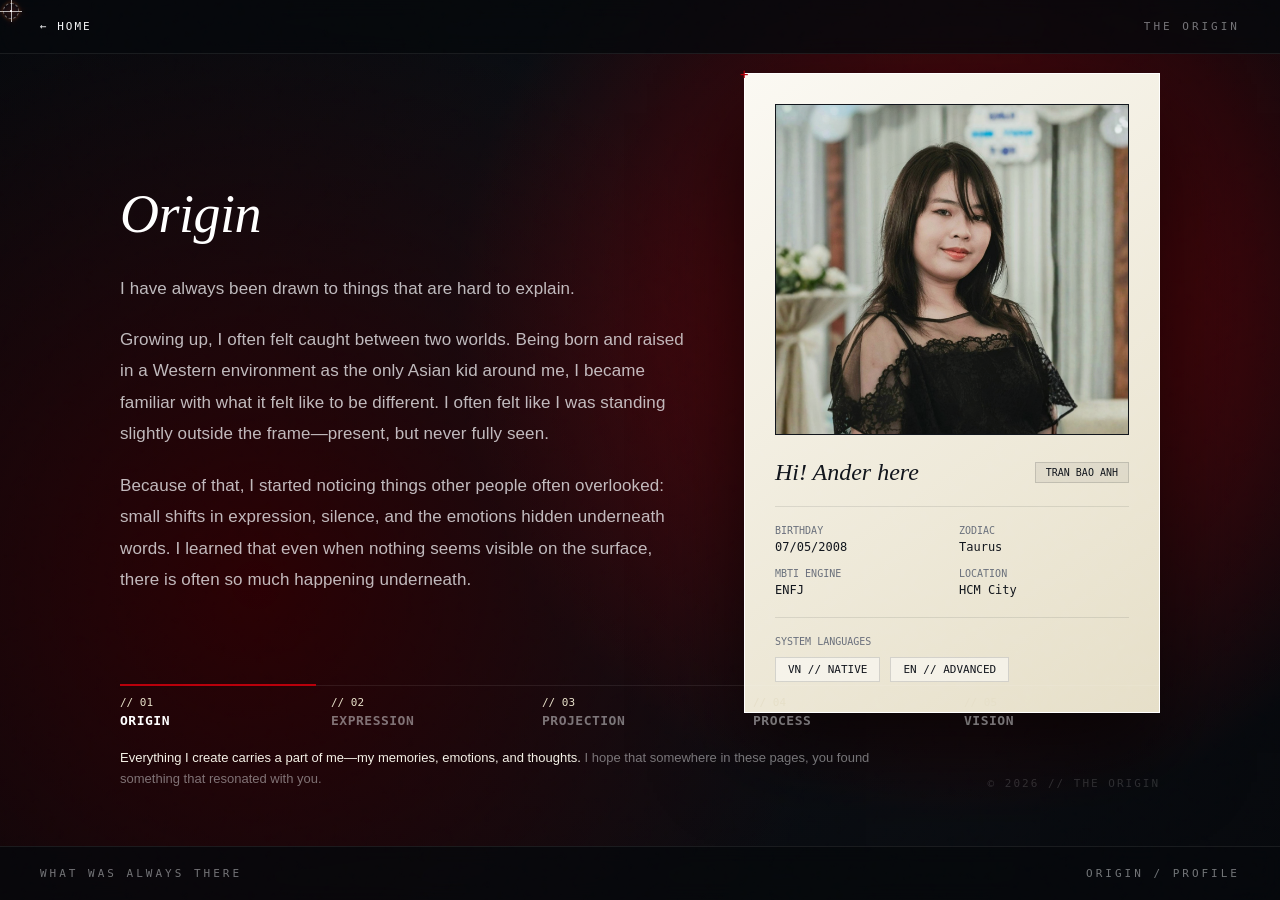
==== origin.html @ 7e7bc14d "Add files via upload" ====
<!DOCTYPE html>
<html lang="en">
<head>
    <meta charset="UTF-8">
    <meta name="viewport" content="width=device-width, initial-scale=1.0">
    <title>In Motion // The Origin Canvas</title>
    <style>
        :root {
            /* Legacy Dark Base & Crimson Atmosphere */
            --bg-base: #06080c;
            --crimson-glow: #6a0005;
            --crimson-bright: #b8000a;
            --text-main: #f5f6f8;
            --text-muted: rgba(245, 246, 248, 0.45);
            --border-line: rgba(255, 255, 255, 0.08);
            
            /* High-Contrast Cream Frame Tones */
            --cream-card-bg: #fbf9f3;
            --cream-accent: #f4f1e6;
            --cream-muted: #e6dfc8;
            --charcoal-text: #11151c;
        }

        * {
            margin: 0;
            padding: 0;
            box-sizing: border-box;
        }

        body, html {
            width: 100%;
            height: 100%;
            overflow: hidden;
            background-color: var(--bg-base);
            font-family: -apple-system, BlinkMacSystemFont, "SF Pro Display", "Segoe UI", sans-serif;
            color: var(--text-main);
            cursor: none !important;
        }

        .shared-screen-bar {
            position: fixed;
            top: 0;
            left: 0;
            width: 100%;
            padding: 20px 40px;
            display: flex;
            justify-content: space-between;
            align-items: center;
            z-index: 100;
            border-bottom: 1px solid var(--border-line);
            background: rgba(6, 8, 12, 0.82);
            backdrop-filter: blur(10px);
            -webkit-backdrop-filter: blur(10px);
        }

        .shared-screen-bar.bottom-bar {
            top: auto;
            bottom: 0;
            border-bottom: none;
            border-top: 1px solid rgba(255, 255, 255, 0.08);
            padding: 20px 40px;
        }

        .shared-screen-bar .bar-link,
        .shared-screen-bar .bar-title,
        .shared-screen-bar .bar-meta {
            font-family: monospace;
            font-size: 11px;
            text-transform: uppercase;
        }

        .shared-screen-bar .bar-link {
            color: var(--text-main);
            text-decoration: none;
            letter-spacing: 2px;
            transition: color 0.3s ease;
        }

        .shared-screen-bar .bar-link:hover {
            color: var(--crimson-bright);
        }

        .shared-screen-bar .bar-title,
        .shared-screen-bar .bar-meta {
            color: rgba(245, 246, 248, 0.68);
            letter-spacing: 3px;
        }

        a, button, .interactive {
            cursor: none !important;
        }

        /* --- BACKGROUND MATRIX --- */
        .abstract-ambience {
            position: absolute;
            inset: 0;
            z-index: 1;
            overflow: hidden;
            background: 
                radial-gradient(circle at 75% 35%, var(--crimson-glow) 0%, transparent 45%),
                radial-gradient(circle at 20% 65%, #2a0003 0%, transparent 50%),
                radial-gradient(circle at 50% 50%, #0d1117 0%, var(--bg-base) 100%);
        }

        .grain-overlay {
            position: fixed;
            inset: -50%;
            width: 200%; height: 200%;
            background: url("data:image/svg+xml,%3Csvg viewBox='0 0 200 200' xmlns='http://www.w3.org/2000/svg'%3E%3Cfilter id='noiseFilter'%3E%3CfeTurbulence type='fractalNoise' baseFrequency='0.95' numOctaves='3' stitchTiles='stitch'/%3E%3C/filter%3E%3Crect width='100%25' height='100%25' filter='url(%23noiseFilter)'/%3E%3C/svg%3E");
            opacity: 0.06;                 
            mix-blend-mode: overlay;        
            pointer-events: none;
            z-index: 99997; 
            animation: shimmer 0.15s steps(2) infinite;
        }
        @keyframes shimmer {
            0% { transform: translate(0, 0); }
            50% { transform: translate(-0.5%, 1%); }
            100% { transform: translate(1%, -0.5%); }
        }

        /* --- HYBRID INTERACTIVE CURSOR AURA --- */
        #blobCursor {
    position: fixed;
    top: 0;
    left: 0;
    width: 22px; 
    height: 22px;
    pointer-events: none;
    z-index: 99999;
    mix-blend-mode: screen;
    display: flex;
    align-items: center;
    justify-content: center;
    will-change: transform;
}

#blobCursor::before {
    content: '';
    position: absolute;
    width: 100%;
    height: 1px;
    background: rgba(255, 255, 255, 0.7);
    box-shadow: 0 0 6px rgba(255, 68, 0, 0.5);
    transition: transform 0.12s cubic-bezier(0.25, 1, 0.5, 1), background 0.2s ease, box-shadow 0.2s ease;
}

#blobCursor::after {
    content: '';
    position: absolute;
    width: 1px;
    height: 100%;
    background: rgba(255, 255, 255, 0.7);
    box-shadow: 0 0 6px rgba(255, 68, 0, 0.5);
    transition: transform 0.12s cubic-bezier(0.25, 1, 0.5, 1), background 0.2s ease, box-shadow 0.2s ease;
}

.crosshair-core {
    position: absolute;
    width: 2.5px;
    height: 2.5px;
    background: #ffffff;
    border-radius: 50%;
    box-shadow: 0 0 8px #ffffff;
    z-index: 2;
    transition: transform 0.12s cubic-bezier(0.25, 1, 0.5, 1), background 0.2s ease, box-shadow 0.2s ease;
}

#blobCursor .crosshair-ring {
    position: absolute;
    width: 16px;
    height: 16px;
    border: 1px dashed rgba(255, 255, 255, 0.4);
    border-radius: 50%;
    box-shadow: 0 0 4px rgba(255, 119, 0, 0.3);
    animation: targetSpin 8s linear infinite;
    z-index: 1;
    transition: transform 0.12s cubic-bezier(0.25, 1, 0.5, 1), border-color 0.2s ease, box-shadow 0.2s ease;
}

#blobCursor.is-clicked::before { transform: scaleX(1.4); }
#blobCursor.is-clicked::after { transform: scaleY(1.4); }
#blobCursor.is-clicked .crosshair-core { transform: scale(1.6); }
#blobCursor.is-clicked .crosshair-ring { transform: scale(1.35); }

@keyframes targetSpin {
    from { transform: rotate(0deg); }
    to { transform: rotate(360deg); }
}

        /* --- STAGE CONFIGURATION --- */
        .canvas-wrapper {
            position: relative;
            z-index: 5;
            width: 100vw;
            height: 100vh;
            padding: 40px 60px;
            display: flex;
            flex-direction: column;
            justify-content: space-between;
        }

        .origin-inline-header {
            display: flex;
            justify-content: space-between;
            align-items: center;
            border-bottom: 1px solid var(--border-line);
            padding-bottom: 15px;
            height: 35px;
        }

        .back-nav {
            font-family: monospace;
            font-size: 12px;
            letter-spacing: 3px;
            color: var(--text-main);
            text-decoration: none;
            text-transform: uppercase;
            transition: color 0.3s ease;
        }
        .back-nav:hover { color: var(--cream-accent); }

        .canvas-title {
            font-family: monospace;
            font-size: 12px;
            letter-spacing: 4px;
            color: var(--text-muted);
        }

        /* --- CENTRAL STAGE --- */
        .exhibition-space {
            display: flex;
            justify-content: space-between;
            align-items: center;
            height: calc(100% - 175px);
            margin: 30px auto;
            width: 100%;
            max-width: 1500px;
            padding: 0 60px;
        }

        .text-spread-runway {
            width: 55%; 
            height: 100%;
            display: flex;
            flex-direction: column;
            justify-content: center;
        }

        .narrative-dynamic-stage {
            position: relative;
            width: 100%;
            height: 420px; 
        }

        .fragment-pane {
            position: absolute;
            top: 0;
            left: 0;
            width: 100%;
            opacity: 0;
            pointer-events: none;
            transform: translateX(-10px);
            transition: opacity 0.35s ease, transform 0.35s cubic-bezier(0.16, 1, 0.3, 1);
        }

        .fragment-pane.is-active {
            opacity: 1;
            pointer-events: auto;
            transform: translateX(0);
        }

        .fragment-pane h2 {
            font-family: "Georgia", serif;
            font-size: 54px;
            font-weight: 300;
            letter-spacing: -0.5px;
            margin-bottom: 28px;
            color: #ffffff;
            font-style: italic;
        }

        .fragment-pane p {
            font-size: 17px;
            line-height: 1.85;
            color: rgba(245, 246, 248, 0.75);
            margin-bottom: 20px;
            font-weight: 300;
            letter-spacing: 0.1px;
        }

        /* RIGHT COLUMN: PORTRAIT SCULPTURE */
        .portrait-sculpture {
            width: 40%; 
            display: flex;
            justify-content: flex-end;
            align-items: center;
            height: 100%;
        }

        /* RE-DEFINED: Card is now cream to match the bright profile photo */
        .fineart-portrait-card {
            width: 100%;
            max-width: 440px;
            height: 100%;
            max-height: 640px;
            background: linear-gradient(145deg, var(--cream-card-bg), var(--cream-muted));
            border: 1px solid #ffffff;
            padding: 30px;
            display: flex;
            flex-direction: column;
            justify-content: space-between;
            position: relative;
            box-shadow: 0 40px 80px rgba(0,0,0,0.7);
        }

        .fineart-portrait-card::before {
            content: '+';
            position: absolute;
            top: -8px; left: -5px;
            font-family: monospace;
            font-size: 14px;
            color: var(--crimson-bright); 
        }

        .portrait-lens {
            width: 100%;
            aspect-ratio: 3 / 4; 
            background: #11151c;
            border: 1px solid rgba(0, 0, 0, 0.05);
            overflow: hidden;
            margin-bottom: 24px;
        }

        .portrait-lens img {
            width: 100%;
            height: 100%;
            object-fit: cover;
            opacity: 0.95;
            transition: all 0.5s ease;
        }

        .fineart-portrait-card:hover .portrait-lens img {
            opacity: 1;
        }

        /* Typography inside the cream card transitions to dark slate charcoal */
        .portrait-meta {
            display: flex;
            flex-direction: column;
            gap: 20px;
        }

        .identity-signature {
            display: flex;
            justify-content: space-between;
            align-items: center;
        }

        .identity-signature h3 {
            font-family: "Georgia", serif;
            font-style: italic;
            font-weight: 500;
            font-size: 24px;
            color: var(--charcoal-text);
        }

        .identity-signature span {
            font-family: monospace;
            font-size: 10px;
            color: var(--charcoal-text);
            background: rgba(17, 21, 28, 0.06);
            padding: 4px 10px;
            border: 1px solid rgba(17, 21, 28, 0.15);
        }

        .minimal-stats-strip {
            display: grid;
            grid-template-columns: repeat(2, 1fr);
            gap: 14px;
            border-top: 1px solid rgba(17, 21, 28, 0.1);
            padding-top: 18px;
            font-family: monospace;
            font-size: 12px;
        }

        .stat-node {
            display: flex;
            flex-direction: column;
            gap: 4px;
        }

        .stat-node label {
            color: #686e7a;
            font-size: 10px;
        }

        .stat-node span {
            color: var(--charcoal-text);
            font-weight: 500;
        }

        .artistic-bullets {
            display: flex;
            flex-direction: column;
            gap: 10px;
            border-top: 1px solid rgba(17, 21, 28, 0.1);
            padding-top: 18px;
        }

        .bullets-heading {
            font-family: monospace;
            font-size: 10px;
            color: #686e7a;
            text-transform: uppercase;
        }

        .bullets-flex {
            display: flex;
            gap: 10px;
        }

        .bullet-tag-node {
            font-family: monospace;
            font-size: 11px;
            color: var(--charcoal-text);
            background: rgba(255, 255, 255, 0.5);
            border: 1px solid rgba(17, 21, 28, 0.15);
            padding: 5px 12px;
            font-weight: 500;
        }

        /* --- LOWER NAV DECK & RUNWAY HOUSING --- */
        .system-dock-housing {
            width: 100%;
            max-width: 1500px;
            margin: 0 auto;
            padding: 0 60px;
            z-index: 10;
            position: relative;
            top: -70px;
        }

        .navigation-dock {
            display: grid;
            grid-template-columns: repeat(5, 1fr);
            gap: 15px;
            border-top: 1px solid var(--border-line);
            padding-top: 20px;
            margin-bottom: 12px;
        }

        .dock-tab-btn {
            background: none;
            border: none;
            text-align: left;
            padding: 10px 0;
            color: var(--text-muted);
            font-family: monospace;
            transition: all 0.3s ease;
            border-top: 2px solid transparent;
            margin-top: -22px; 
        }

        .dock-tab-btn:hover, .dock-tab-btn.is-active {
            color: #ffffff;
            border-top-color: var(--crimson-bright);
        }

        .dock-tab-btn span {
            display: block;
            font-size: 11px;
            color: var(--cream-muted); /* Page index indices accented in vanilla cream */
            margin-bottom: 4px;
        }

        .dock-tab-btn label {
            font-size: 13px;
            text-transform: uppercase;
            font-weight: bold;
            letter-spacing: 0.5px;
        }

        .origin-footer-content {
            display: flex;
            justify-content: space-between;
            align-items: flex-end;
            padding-top: 10px;
            height: 40px;
        }

        .manifesto-block {
            max-width: 800px;
            font-size: 13px;
            line-height: 1.6;
            color: var(--text-muted);
        }
        .manifesto-block span {
            color: var(--cream-accent); /* Manifesto pop highlight */
        }

        .canvas-stamp {
            font-family: monospace;
            font-size: 11px;
            letter-spacing: 2px;
            color: rgba(255,255,255,0.15);
        }

        .origin-lifted-bar {
            bottom: 64px;
        }

        @media (max-width: 900px) {
            .system-dock-housing {
                top: -44px;
            }

            .origin-lifted-bar {
                bottom: 40px;
            }
        }
    </style>
    <link rel="stylesheet" href="chrome.css">
</head>
<body>
<header class="shared-screen-bar">
    <a class="bar-link" href="index.html">← HOME</a>
    <div class="bar-title">THE ORIGIN</div>
</header>

    <div class="abstract-ambience"></div>
    <div class="grain-overlay"></div>

    <div id="blobCursor">
        <div class="crosshair-core"></div>
        <div class="crosshair-ring"></div>
    </div>

    <div class="canvas-wrapper">

        <main class="exhibition-space">
            
            <div class="text-spread-runway">
                <div class="narrative-dynamic-stage">
                    <!-- Fragment 1 -->
                    <div id="frag1" class="fragment-pane is-active">
                        <h2>Origin</h2>
                        <p>I have always been drawn to things that are hard to explain.</p>
                        <p>Growing up, I often felt caught between two worlds. Being born and raised in a Western environment as the only Asian kid around me, I became familiar with what it felt like to be different. I often felt like I was standing slightly outside the frame—present, but never fully seen.</p>
                        <p>Because of that, I started noticing things other people often overlooked: small shifts in expression, silence, and the emotions hidden underneath words. I learned that even when nothing seems visible on the surface, there is often so much happening underneath.</p>
                    </div>

                    <!-- Fragment 2 -->
                    <div id="frag2" class="fragment-pane">
                        <h2>Expression</h2>
                        <p>When words failed me, art became my voice.</p>
                        <p>There were many thoughts and emotions I struggled to express, especially during times when I felt isolated or misunderstood. Creating became the one place where I didn’t have to explain myself to be understood.</p>
                        <p>Through art, I found a way to release emotions that felt too complicated or too heavy to put into words. It became more than just a hobby—it became both an outlet and a reflection of who I was.</p>
                    </div>

                    <!-- Fragment 3 -->
                    <div id="frag3" class="fragment-pane">
                        <h2>Projection</h2>
                        <p>Because of this, I naturally put parts of myself into everything I create.</p>
                        <p>Every character, visual idea, and story I make carries pieces of my own experiences, emotions, and questions. My work is deeply personal, even when it doesn’t seem obvious at first.</p>
                        <p>Even if a story is fictional, the emotions behind it are real.</p>
                    </div>

                    <!-- Fragment 4 -->
                    <div id="frag4" class="fragment-pane">
                        <h2>From Idea to World</h2>
                        <p>I am fascinated by the process of giving shape to things that cannot be seen.</p>
                        <p>A lot of my ideas begin as feelings, fleeting thoughts, or random mental images that are difficult to explain. What I love most about animation and concept creation is turning those fragments into something real—something people can see, feel, and connect with.</p>
                        <p>I especially enjoy the early stages of creating, when ideas are still rough and full of possibilities. I love experimenting with symbolism, visual metaphors, color, and composition to build meaning beyond what is directly shown.</p>
                    </div>

                    <!-- Fragment 5 -->
                    <div id="frag5" class="fragment-pane">
                        <h2>Vision</h2>
                        <p>I create not just to make something visually appealing, but to make people feel seen.</p>
                        <p>I want my work to resonate with people who have felt misunderstood, disconnected, or caught between identities. I believe art can create space for emotions that are hard to describe but deeply human.</p>
                        <p>Through every sketch, frame, and story, I continue exploring the space between what is visible and what is felt.</p>
                    </div>
                </div>
            </div>

            <div class="portrait-sculpture">
                <div class="fineart-portrait-card">
                    <div class="portrait-lens">
                        <img src="me.png" alt="Portfolio Specimen" onerror="this.style.opacity='0.85';">
                    </div>

                    <div class="portrait-meta">
                        <div class="identity-signature">
                            <h3>Hi! Ander here</h3>
                            <span>TRAN BAO ANH</span>
                        </div>

                        <div class="minimal-stats-strip">
                            <div class="stat-node">
                                <label>BIRTHDAY</label>
                                <span>07/05/2008</span>
                            </div>
                            <div class="stat-node">
                                <label>ZODIAC</label>
                                <span>Taurus</span>
                            </div>
                            <div class="stat-node">
                                <label>MBTI ENGINE</label>
                                <span>ENFJ</span>
                            </div>
                            <div class="stat-node">
                                <label>LOCATION</label>
                                <span>HCM City</span>
                            </div>
                        </div>

                        <div class="artistic-bullets">
                            <div class="bullets-heading">System Languages</div>
                            <div class="bullets-flex">
                                <div class="bullet-tag-node">VN // NATIVE</div>
                                <div class="bullet-tag-node">EN // ADVANCED</div>
                            </div>
                        </div>
                    </div>
                </div>
            </div>

        </main>

        <div class="system-dock-housing">
            <nav class="navigation-dock">
                <button class="dock-tab-btn is-active" onclick="switchFragment(this, 'frag1')">
                    <span>// 01</span><label>Origin</label>
                </button>
                <button class="dock-tab-btn" onclick="switchFragment(this, 'frag2')">
                    <span>// 02</span><label>Expression</label>
                </button>
                <button class="dock-tab-btn" onclick="switchFragment(this, 'frag3')">
                    <span>// 03</span><label>Projection</label>
                </button>
                <button class="dock-tab-btn" onclick="switchFragment(this, 'frag4')">
                    <span>// 04</span><label>Process</label>
                </button>
                <button class="dock-tab-btn" onclick="switchFragment(this, 'frag5')">
                    <span>// 05</span><label>Vision</label>
                </button>
            </nav>

            <div class="origin-footer-content">
                <div class="manifesto-block">
                    <span>Everything I create carries a part of me—my memories, emotions, and thoughts.</span> I hope that somewhere in these pages, you found something that resonated with you.
                </div>
                <div class="canvas-stamp">
                    © 2026 // THE ORIGIN
                </div>
            </div>
        </div>
    </div>

    <script>
        // Advance the guided tutorial when this page is reached.
        if (sessionStorage.getItem('tutorialProgress') === '6') {
            sessionStorage.setItem('tutorialProgress', '7');
        }

        function switchFragment(button, targetId) {
            const panes = document.querySelectorAll('.fragment-pane');
            const anchors = document.querySelectorAll('.dock-tab-btn');
            
            panes.forEach(pane => pane.classList.remove('is-active'));
            anchors.forEach(anchor => anchor.classList.remove('is-active'));
            
            document.getElementById(targetId).classList.add('is-active');
            button.classList.add('is-active');
        }

        const cursor = document.getElementById('blobCursor');
        document.addEventListener('mousemove', (e) => {
            cursor.style.transform = `translate3d(${e.clientX - 14}px, ${e.clientY - 14}px, 0)`;
        });
    </script>
    <footer class="shared-screen-bar bottom-bar origin-lifted-bar">
        <span class="bar-meta">WHAT WAS ALWAYS THERE</span>
        <span class="bar-meta">ORIGIN / PROFILE</span>
    </footer>
    
</body>
</html>
---- chrome.css ----
/* Unified top/bottom chrome for all portfolio pages */
.frame-header,
.shared-screen-bar {
    position: fixed;
    top: 0;
    left: 0;
    width: 100%;
    padding: 20px 40px;
    display: flex;
    justify-content: space-between;
    align-items: center;
    z-index: 100;
    border-bottom: 1px solid var(--border-line, rgba(255, 255, 255, 0.08));
    background: rgba(6, 8, 12, 0.82);
    backdrop-filter: blur(10px);
    -webkit-backdrop-filter: blur(10px);
}

.shared-screen-bar.bottom-bar,
body > footer {
    position: fixed;
    top: auto;
    bottom: 0;
    left: 0;
    width: 100%;
    padding: 20px 40px;
    display: flex;
    justify-content: space-between;
    align-items: center;
    z-index: 100;
    border-bottom: none;
    border-top: 1px solid var(--border-line, rgba(255, 255, 255, 0.08));
    background: rgba(6, 8, 12, 0.82);
    backdrop-filter: blur(10px);
    -webkit-backdrop-filter: blur(10px);
}

.back-nav,
.shared-screen-bar .bar-link {
    font-family: monospace;
    font-size: 11px;
    letter-spacing: 2px;
    color: var(--text-main, rgba(255, 255, 255, 0.85));
    text-decoration: none;
    text-transform: uppercase;
    transition: color 0.3s ease;
}

.back-nav:hover,
.shared-screen-bar .bar-link:hover {
    color: var(--cream-accent, #f4f1e6);
}

.page-title,
.shared-screen-bar .bar-title,
.shared-screen-bar .bar-meta,
.footer-stamp {
    font-family: monospace;
    font-size: 11px;
    letter-spacing: 3px;
    text-transform: uppercase;
}

.page-title,
.shared-screen-bar .bar-title,
.shared-screen-bar .bar-meta {
    color: var(--text-muted, rgba(245, 246, 248, 0.68));
}

.footer-stamp {
    color: rgba(255, 255, 255, 0.15);
}

@media (max-width: 900px) {
    .frame-header,
    .shared-screen-bar,
    .shared-screen-bar.bottom-bar,
    body > footer {
        padding: 20px;
    }
}
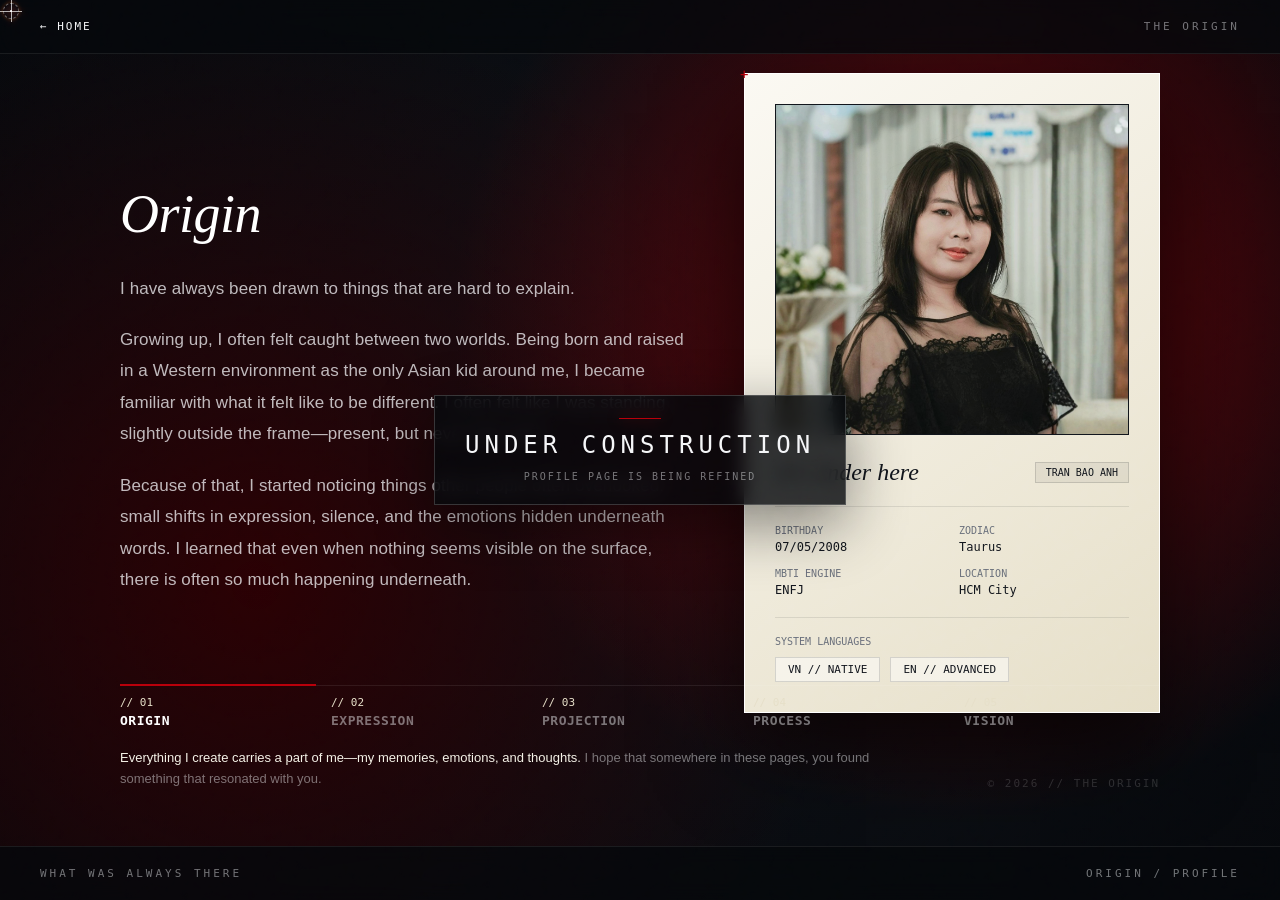
==== commit a9e350de: "Add files via upload" ====
--- a/origin.html
+++ b/origin.html
@@ -510,6 +510,51 @@
             bottom: 64px;
         }
 
+        .origin-construction-notice {
+            position: fixed;
+            top: 50%;
+            left: 50%;
+            z-index: 50;
+            display: flex;
+            flex-direction: column;
+            align-items: center;
+            gap: 12px;
+            transform: translate(-50%, -50%);
+            padding: 22px 30px;
+            border: 1px solid rgba(255, 255, 255, 0.18);
+            background: rgba(6, 8, 12, 0.82);
+            box-shadow: 0 20px 60px rgba(0, 0, 0, 0.45);
+            backdrop-filter: blur(10px);
+            -webkit-backdrop-filter: blur(10px);
+            pointer-events: none;
+            text-align: center;
+        }
+
+        .origin-construction-notice::before {
+            content: '';
+            width: 42px;
+            height: 1px;
+            background: var(--crimson-bright);
+            box-shadow: 0 0 14px rgba(184, 0, 10, 0.8);
+        }
+
+        .origin-construction-notice h1 {
+            color: var(--text-main);
+            font-family: monospace;
+            font-size: clamp(16px, 2vw, 24px);
+            font-weight: 400;
+            letter-spacing: 5px;
+            text-transform: uppercase;
+        }
+
+        .origin-construction-notice p {
+            color: var(--text-muted);
+            font-family: monospace;
+            font-size: 10px;
+            letter-spacing: 2px;
+            text-transform: uppercase;
+        }
+
         @media (max-width: 900px) {
             .system-dock-housing {
                 top: -44px;
@@ -530,6 +575,11 @@
 
     <div class="abstract-ambience"></div>
     <div class="grain-overlay"></div>
+
+    <div class="origin-construction-notice" role="status" aria-live="polite">
+        <h1>Under Construction</h1>
+        <p>Profile page is being refined</p>
+    </div>
 
     <div id="blobCursor">
         <div class="crosshair-core"></div>
